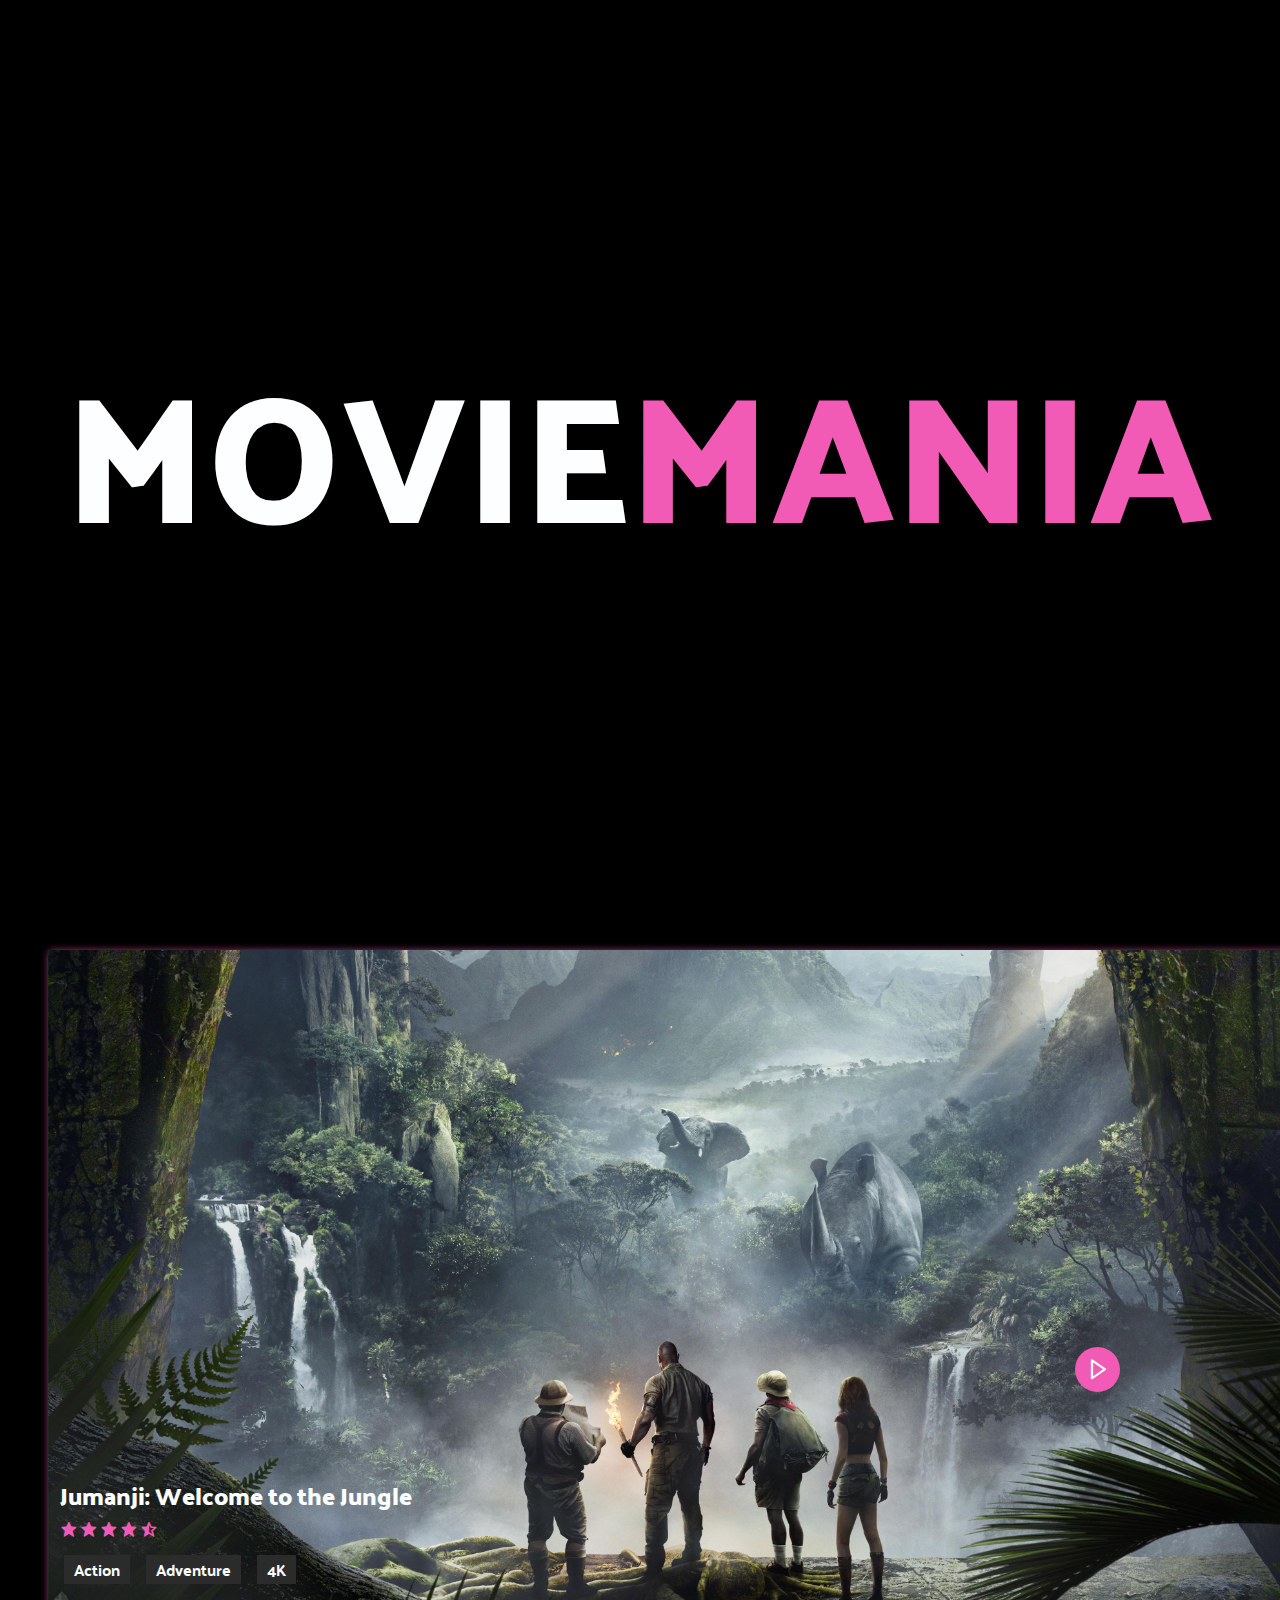
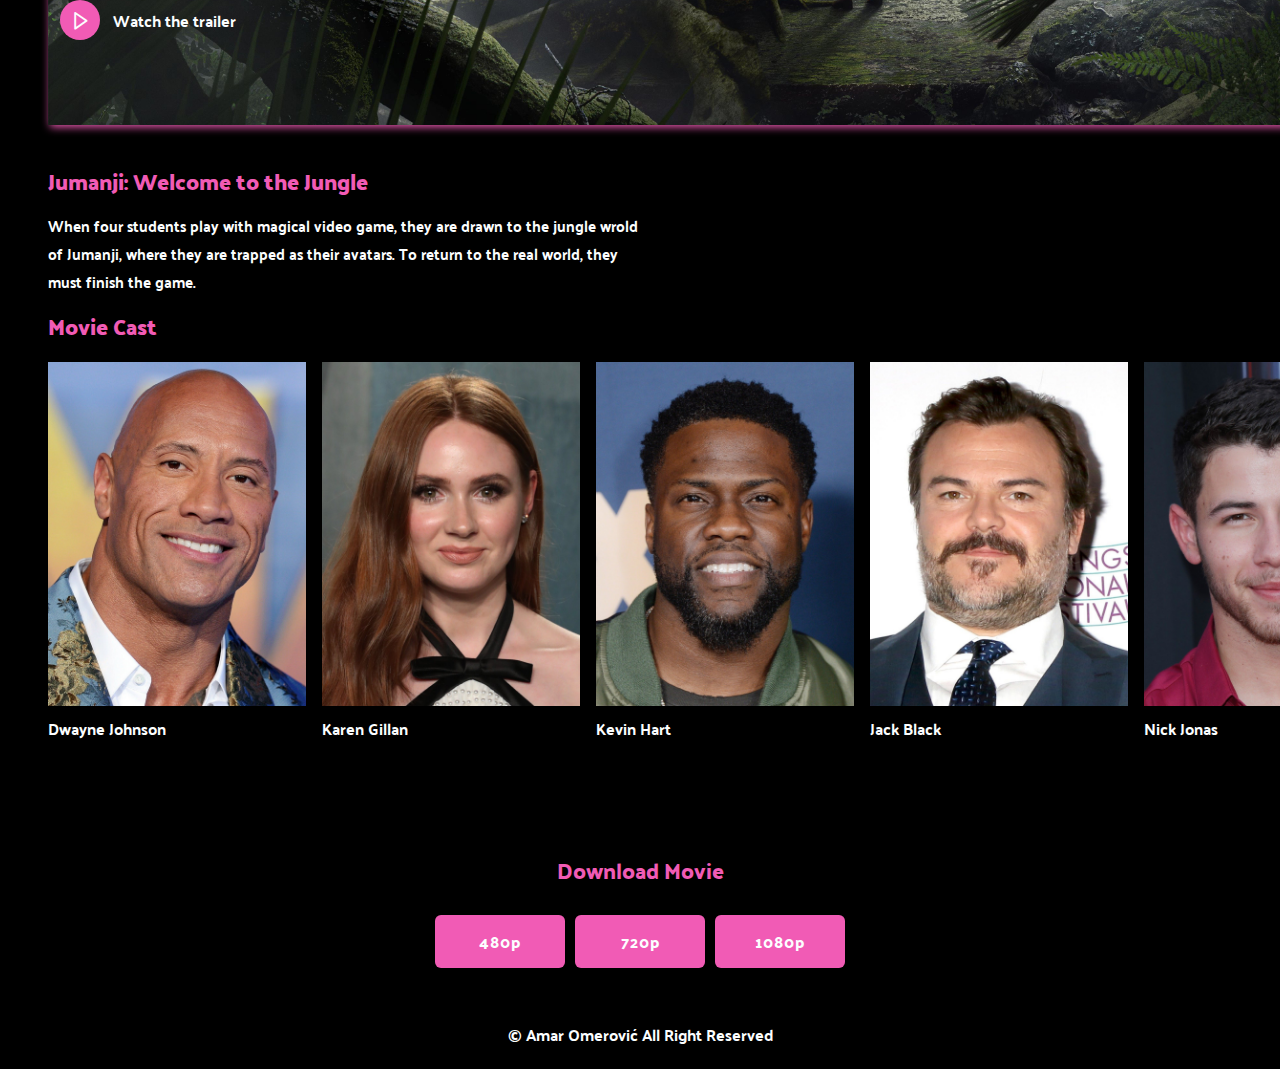
==== play_page.html @ 4b2f0aba "add play page" ====
<!DOCTYPE html>
<html lang="en">
    <head>
        <meta charset="UTF-8">
        <meta http-equiv="X-UA-Compatible" content="IE=edge">
        <meta name="viewport" content="width=device-width, initial-scale=1.0">
        <title>Jumanji: Welcome to the Jungle</title>
        <link rel="stylesheet" href="/css/style.css">
        <link rel="shortcut icon" href="img/fav-icon.svg">
        <link href='https://unpkg.com/boxicons@2.1.4/css/boxicons.min.css' rel='stylesheet'>
        <link rel="stylesheet" href="https://cdnjs.cloudflare.com/ajax/libs/animate.css/4.1.1/animate.min.css"/>
    </head>
    <body>


        <div id="float" class="my-splash ">
            <div class="wrapper">
                <div class="splash-text">
                    Movie<span>Mania</span>
                </div>
            </div>
        </div>



        <header class="header">
            <div class="nav container">
                <a href="index.html" class="logo">
                    Movie<span>Mania</span>
                </a>
                <div class="search-box">
                    <input type="search" name="" id="search-input" placeholder="Search movie">
                    <i class='bx bx-search-alt-2'></i>
                </div>
                <a href="#" class="user">
                    <img src="img/user.jpg" alt="" class="user-img">
                </a>
                <div class="navbar">
                    <a href="index.html" class="nav-link nav-active">
                        <i class='bx bx-home'></i>
                        <span class="nav-link-title">Home</span>
                    </a>
                    <a href="#home" class="nav-link nav-active">
                        <i class='bx bxs-hot'></i>
                        <span class="nav-link-title">Trending</span>
                    </a>
                    <a href="#home" class="nav-link nav-active">
                        <i class='bx bx-compass'></i>
                        <span class="nav-link-title">Explore</span>
                    </a>
                    <a href="#home" class="nav-link nav-active">
                        <i class='bx bx-tv'></i>
                        <span class="nav-link-title">Movies</span>
                    </a>
                    <a href="#home" class="nav-link nav-active">
                        <i class='bx bx-heart'></i>
                        <span class="nav-link-title">Favourites</span>
                    </a>
                </div>
            </div>
        </header>

        <div class="play-container container">
            <img src="play_page/play-background.jpg" alt="" class="play-image">
            <div class="play-text">
                <h2>Jumanji: Welcome to the Jungle</h2>
                <div class="rating">
                    <i class='bx bxs-star'></i>
                    <i class='bx bxs-star'></i>
                    <i class='bx bxs-star'></i>
                    <i class='bx bxs-star'></i>
                    <i class='bx bxs-star-half'></i>
                </div>
                <div class="tags">
                    <span>Action</span>
                    <span>Adventure</span>
                    <span>4K</span>
                </div>
                <a href="#" class="home-watch-btn">
                    <i class='bx bx-right-arrow' ></i>
                    <span>Watch the trailer</span>
                </a>

            </div>

            <i class='bx bx-right-arrow play-movie'></i>

            <div class="video-container">
                <div class="video-box">
                    <video id="myvideo" src="/play_page/Jumanji.mp4" controls></video>
                    <i class='bx bx-x close-video'></i>
                </div>
            </div>
        </div>

        <div class="about-movie container">
            <h2>Jumanji: Welcome to the Jungle</h2>
            <p>When four students play with magical video game, they are drawn to the jungle wrold of Jumanji, where they are trapped as their avatars. To return to the real world, they must finish the game.</p>
            <h2 class="cast-heading">Movie Cast</h2>
            <div class="cast">
                <div class="my-cast-box">
                    <img src="/play_page/cast1.jpg" alt="" class="cast-image">
                    <span class="cast-title">Dwayne Johnson</span>
                </div>
                <div class="cast-box">
                    <img src="/play_page/cast2.jpg" alt="" class="cast-image">
                    <span class="cast-title">Karen Gillan</span>
                </div>
                <div class="cast-box">
                    <img src="/play_page/cast3.jpg" alt="" class="cast-image">
                    <span class="cast-title">Kevin Hart</span>
                </div>
                <div class="cast-box">
                    <img src="/play_page/cast4.jpg" alt="" class="cast-image">
                    <span class="cast-title">Jack Black</span>
                </div>
                <div class="cast-box">
                    <img src="/play_page/cast5.jpg" alt="" class="cast-image">
                    <span class="cast-title">Nick Jonas</span>
                </div>
                <div class="cast-box">
                    <img src="/play_page/cast6.jpg" alt="" class="cast-image">
                    <span class="cast-title">Madison Iseman</span>
                </div>
            </div>
        </div>

        <div class="download">
            <h2 class="download-title">Download Movie</h2>
            <div class="download-links">
                <a href="/play_page/Jumanji.mp4" download>480p</a>
                <a href="/play_page/Jumanji.mp4" download>720p</a>
                <a href="/play_page/Jumanji.mp4" download>1080p</a>
            </div>
        </div>

        <div class="copyright">
            <p>&#169 Amar Omerović All Right Reserved</p>
        </div>


        <script src="/js/swiper-bundle.min.js"></script>
        <script src="/js/main.js"></script>
    </body>
</html>
---- css/style.css ----
@import url('https://fonts.googleapis.com/css2?family=Palanquin+Dark:wght@400;500;600;700&display=swap');

* {
    font-family: 'Palanquin Dark', sans-serif;
    margin: 0;
    padding: 0;
    scroll-behavior: smooth;
    box-sizing: border-box;
    scroll-padding-top: 2rem;
    caret-color: transparent;
    overflow-y: visible;
}

:root {
    --main-color: var(--pink);
    --hover-color: white;
    --body-color: #000000;
    --container-color: #2b2b2b;
    --text-color: #fcfeff;

    --pink: #f15bb5;
}


.my-splash {
    display: flex;
    position: fixed;
    top: 0;
    left: 0;
    width: 100%;
    height: 100vh;
    z-index: 200;
    color: white;
    line-height: 90vh;    
    text-transform: uppercase;
    justify-content: center;
    align-items: center;
    
}

.my-splash img {
    width: 125px;
    height: 125px;
    height: max-content;
    margin-top: 32px;
    margin-left: 100px;
    color: transparent;
    filter: drop-shadow(1px 1px 4px white);
    transform: scaleY(1.03);
    transform-origin: top;
}


#float {
    position: relative;
    -webkit-animation: floatBubble 3s 1 1s normal ease-out;
    animation: floatBubble 3s 1 1s normal ease-in-out;
}

@-webkit-keyframes floatBubble {
    0% {
        top: 0px;
    }
    100% {
        top: -1000px;
    }
}
@keyframes floatBubble {
    0% {
        top: 0px;
    }100% {
        top: -1000px;
    }
}

.wrapper {
    display: grid;
    grid-template-areas: 'overlap';
    place-content: center;
    text-transform: uppercase;
    height: 100vh;
    width: max-content;
}

.wrapper > div {
    background-clip: text;  
    -webkit-background-clip: text;
    color: var(--text-color);
    font-size: 180px;
    grid-area: overlap;
    letter-spacing: 1px;
    -webkit-text-stroke: 4px transparent;
}

.splash-text {
    font-size: 1.4rem;
    color: var(--text-color);
    font-weight: 600;
    text-transform: uppercase;
    margin: 0 auto 0 0;
}

.splash-text span {
    color: var(--main-color);
}

a {
    text-decoration: none;
}

li {
    list-style: none;
}

section {
    padding: 3rem;
}

img {
    width: 100%;
}

.bx {
    cursor: pointer;
}

body {
    overflow: hidden;
    -webkit-font-smoothing: antialiased;
    scrollbar-width: none;
    -ms-overflow-style: none;
    background: var(--body-color);
    color: var(--text-color);
}

.container {
    max-width: 1690px;
    margin: auto;
    width: 100%;
}

header {
    position: fixed;
    top: 0;
    left: 0;
    right: 0;
    width: 100%;
    background: var(--body-color);
    z-index: 100;
    opacity: 0;
}

.nav {
    display: flex;
    align-items: center;
    justify-content: center;
    padding: 20px 0;
}

.logo {
    font-size: 1.4rem;
    color: var(--text-color);
    font-weight: 600;
    text-transform: uppercase;
    margin: 0 auto 0 0;
    animation: fadeInLeftBig;
    animation-duration: 2s;
    animation-delay: 2000ms;
    font-size: 2rem;
}

.logo span {
    color: var(--main-color);
}

.search-box {
    max-width: 240px;
    width: 100%;
    display: flex;
    align-items: center;
    column-gap: 1rem;
    padding: 8px 15px;
    background-color: var(--container-color);
    border-radius: 4rem;
    margin-right: 1rem;
    animation: fadeInLeftBig;
    animation-duration: 2s;
    animation-delay: 2000ms;
}

.search-box .bx  {
    font-style: 1.1rem;
}

.search-box .bx:hover  {
    color: var(--main-color);
}

#search-input {
    width: 100%;
    border: none;
    outline: none;
    color: var(--text-color);
    background: transparent;
    font-size: 1rem;
}

input[type="search"]::-webkit-search-cancel-button {
    -webkit-appearance: none;
    display: inline-block;
    width: 10px;
    height: 10px;
    margin-left: 10px;
    background:
      linear-gradient(45deg, rgba(255, 255, 255, 0) 0%,rgba(255, 255, 255, 0) 43%,rgb(255, 255, 255) 45%,rgb(255, 255, 255) 55%,rgba(255, 255, 255, 0) 57%,rgba(255, 255, 255, 0) 100%),
      linear-gradient(135deg, transparent 0%,transparent 43%,rgb(255, 255, 255) 45%,rgb(255, 255, 255) 55%,transparent 57%,transparent 100%);
  }

  input[type="search"]::-webkit-search-cancel-button:hover {
    -webkit-appearance: none;
    display: inline-block;
    width: 10px;
    height: 10px;
    margin-left: 10px;
    background:
      linear-gradient(45deg, rgba(241, 91, 181, 0) 0%,rgba(241, 91, 181, 0) 43%,rgb(241, 91, 181) 45%,rgb(241, 91, 181) 55%,rgba(241, 91, 181, 0) 57%,rgba(241, 91, 181, 0) 100%),
      linear-gradient(135deg, transparent 0%,transparent 43%,rgb(241, 91, 181) 45%,rgb(241, 91, 181) 55%,transparent 57%,transparent 100%);
  }
  


.user {
    display: flex;
    animation: fadeInLeftBig;
    animation-duration: 2s;
    animation-delay: 2000ms;
}

.user-img {
    width: 40px;
    height: 40px;
    border-radius: 50%;
    object-fit: cover;
}

.navbar {
    position: fixed;
    top: 50%;
    transform: translateY(-50%);
    left: 18px;
    display: flex;
    flex-direction: column;
    row-gap: 2.1rem;
}

.nav-link {
    display: flex;
    flex-direction: column;
    align-items: center;
    color: white;
    animation: backInUp;
    animation-duration: 2s;
    animation-delay: 2000ms;

}

.nav-link:hover {
    color: var(--pink);
    transition: .3s all linear;
    transform: scale(1.1);
}

.nav-link .bx {
    font-size: 1.6rem;
}

.nav-link-title {
    font-size: 1rem;
}

.home {
    position: relative;
    min-height: 700px;
    display: flex;
    align-items: center;
    margin-top: 5rem !important;
    border-radius: 0.5rem;
    animation: fadeInLeftBig;
    animation-duration: 2s;
    animation-delay: 2000ms;
}

.home-image {
    position: absolute;
    margin-top: 15px;
    width: 96.78%;
    height: 93%;
    z-index: -1;
    object-fit: cover;
    border-radius: 10px;
    -webkit-filter: drop-shadow(2px 2px 3px var(--pink));
    filter: drop-shadow(2px 2px 4px var(--pink));

}
.home-text {
    padding-left: 40px;
}

.home-title {
    font-size: 2rem;
    font-weight: 600;   
}

.home-text p {
    font-size: 0.938rem;
    margin: 10px 0 20px;
    color: var(--main-color);
}

.home-watch-btn {
    display: flex;
    align-items: center;
    column-gap: 0.8rem;
    color: var(--text-color);
}

.home-watch-btn .bx {
    font-size: 21px;
    background-color: var(--main-color);
    width: 40px;
    height: 40px;
    border-radius: 50%;
    display: flex;
    align-items: center;
    justify-content: center;
}

.home-watch-btn .bx:hover {
    background: var(--hover-color);
    color: var(--main-color);
}

.home-watch-btn span {
    font-size: 1rem;
    font-weight: 400;
}

.heading {
    display: flex;
    align-items: center;
    justify-content: space-between;
    background: var(--container-color);
    padding: 8px 14px;
    border: 1px solid hsl(200 100% 99 / 5%);
    margin-bottom: 2rem;
    border-radius: 4px;
    animation: backInUp;
    animation-duration: 2s;
    animation-delay: 2000ms;
}

.heading-title {
    font-size: 1.2rem;
    font-weight: 500;
}

.movie-box {
    position: relative;
    width: 100%;
    height: 600px;
    overflow: hidden;
    border-radius: 10px;
    animation: bounceIn;
    animation-duration: 3s;
    animation-delay: 2000ms;
}

.movie-box-image {
    width: 100%;
    height: 100%;
    object-fit: cover;
}

.movie-box .box-text {
    position: absolute;
    bottom: 0;
    left: 0;
    width: 100%;
    height: 100%;
    display: flex;
    flex-direction: column;
    justify-content: flex-end;
    padding: 14px;
    background: linear-gradient(8deg, hsl(240 17% 14% / 74%) 14%, hsl(240 17% 14% / 14%) 44%);
    overflow: hidden;
}

.movie-title {
    font-size: 1.5rem;
    font-weight: 500;
}

.movie-type {
    font-size: 1rem;
    font-weight: 300;
}

.play-button {
    position: absolute;
    bottom: 0.8rem;
    right: 0.8rem;
}

.swiper-button {
    display: flex;
}


.swiper-wrapper .movie-box:hover .movie-box-image {
    transform: scale(1.1);
    transition: .5s;
}


.swiper-button-next,
.swiper-button-prev {
    position: static !important;
    margin: 0 0 0 10px !important;
}

.swiper-button-next::after,
.swiper-button-prev::after {
    color: var(--text-color);
    font-size: 18px !important;
    font-weight: 700;
}


.movies .heading {
    padding: 10px 14px;
}

.movies-content {
    display: grid;
    grid-template-columns: repeat(auto-fit, minmax(300px, 1fr));
    gap: 1.5rem;
}

.movies-content .movie-box:hover .movie-box-image {
    transform: scale(1.1);
    transition: .5s;
}

.next-page {
    display: flex;
    align-items: center;
    justify-content: center;
    margin-top: 2.5rem;
    margin-bottom: 1rem;
}

.next-button {
    background: var(--pink);
    padding: 12px 20px;
    color: var(--text-color);
    font-weight: 500;
    border-radius: 6px;
    animation: bounceIn;
    animation-duration: 3s;
    animation-delay: 2000ms;
}

.next-button:hover {
    background: var(--hover-color);
    color: var(--pink);
    transition: .3s all linear;
}

.copyright {
    text-align: center;
    padding: 20px;
    animation: bounceIn;
    animation-duration: 3s;
    animation-delay: 2000ms;
}

.play-container {
    position: relative;
    min-height: 700px;
    display: flex;
    align-items: center;
    margin-top: 5rem !important;
    border-radius: 0.5rem;
    animation: fadeInLeftBig;
    animation-duration: 2s;
    animation-delay: 2000ms;
    padding: 3rem;
}


.play-image {
    position: absolute;
    margin-top: 15px;
    width: 96.78%;
    height: 93%;
    z-index: -1;
    object-fit: cover;
    border-radius: 10px;
    -webkit-filter: drop-shadow(2px 2px 3px var(--pink));
    filter: drop-shadow(2px 2px 4px var(--pink));
}

.play-text {
    position: absolute;
    bottom: 0;
    left: 0;
    width: 100%;
    height: 100%;
    display: flex;
    flex-direction: column;
    justify-content: flex-end;
    padding: 40px 60px;
}

.play-text h2 {
    font-size: 1.5rem;
    font-weight: 600;
}

.rating {
    display: flex;
    align-items: center;
    column-gap: 2px;
    font-size: 1.1rem;
    color: var(--main-color);
    margin-top: 4px;
}

.tags {
    display: flex;
    align-items: center;
    column-gap: 8px;
    margin: 1rem 0;
}

.tags span {
    background-color: var(--container-color);
    padding: 0px 10px;
    margin: 0 4px;
}

.play-movie {
    position: absolute;
    bottom: 18rem;
    right: 10rem;
    display: flex !important;
    align-items: center;
    justify-content: center;
    width: 45px;
    height: 45px;
    border-radius: 50%;
    background: var(--main-color);
    font-size: 24px;
    animation: animate 2s linear infinite;
}

@keyframes animate {
    0% {
        box-shadow: 0 0 0 0 rgb(241, 91, 181, 0.3);
    } 40% {
        box-shadow: 0 0 0 30px rgb(241, 91, 181, 0.1);
    } 80% {
        box-shadow: 0 0 0 30px rgb(241, 91, 181, 0.3);
    } 100% {
        box-shadow: 0 0 0 rgb(241, 91, 181, 0.1);
    }
    
}


.video-container {
    position: fixed;
    top: 0;
    left: 0;
    display: none;
    align-items: center;
    justify-content: center;
    width: 100%;
    height: 100vh;
    background: hsl(234 10% 20%) / 60%;
    z-index: 400;
}

.video-container.show-video {
    display: flex;
}

.video-box {
    position: relative;
    width: 82%;
}

.video-box #myvideo {
    width: 100%;
    aspect-ratio: 16/9;
}

.close-video {
    position: absolute;
    right: 0;
    font-size: 40px;
    color: var(--main-color);
}

.about-movie {
    margin-top: 2rem;
    padding: 3rem;
    animation: fadeInLeftBig;
    animation-duration: 2s;
    animation-delay: 2000ms;
}

.about-movie h2 {
    font-size: 1.4rem;
    font-weight: 600;
    color: var(--main-color);
}

.about-movie p {
    max-width: 600px;
    font-size: 0.938rem;
    margin: 10px 0;
}

.cast-heading {
    font-size: 1.2rem;
    font-weight: 600;
    margin-bottom: 1rem;
    color: var(--main-color);
}

.cast {
    display: flex;
    grid-template-columns: repeat(auto-fit, minmax(150px, 150px));
    gap: 1rem;
}

.cast-image {
    width: 258px;
    height: fit-content;
    border-radius: 10px;
    animation: bounceIn;
    animation-duration: 3s;
    animation-delay: 2000ms;
}

.cast-image:hover {
    transform: scale(1.03);
    transition: .5s;
}


.download {
    max-width: 800px;
    width: 1005;
    margin: auto;
    display: grid;
    justify-content: center;
    margin-top: 2rem;
}

.download-title {
    text-align: center;
    font-size: 1.4rem;
    font-weight: 500;
    margin: 1.6rem 0;
    color: var(--main-color);
}

.download-links {
    display: grid;
    grid-template-columns: repeat(3, 1fr);
    gap: 10px;
    margin-bottom: 2rem;
}

.download-links a{
    text-align: center;
    background-color: var(--main-color);
    padding: 12px 40px;
    color: var(--text-color);
    letter-spacing: 1px;
    font-weight: 500;
    border-radius: 6px;
    animation: bounceIn;
    animation-duration: 3s;
    animation-delay: 2000ms;
}

.download-links a:hover{
    background: var(--hover-color);
    color: var(--pink);
    transition: .3s all linear;
}
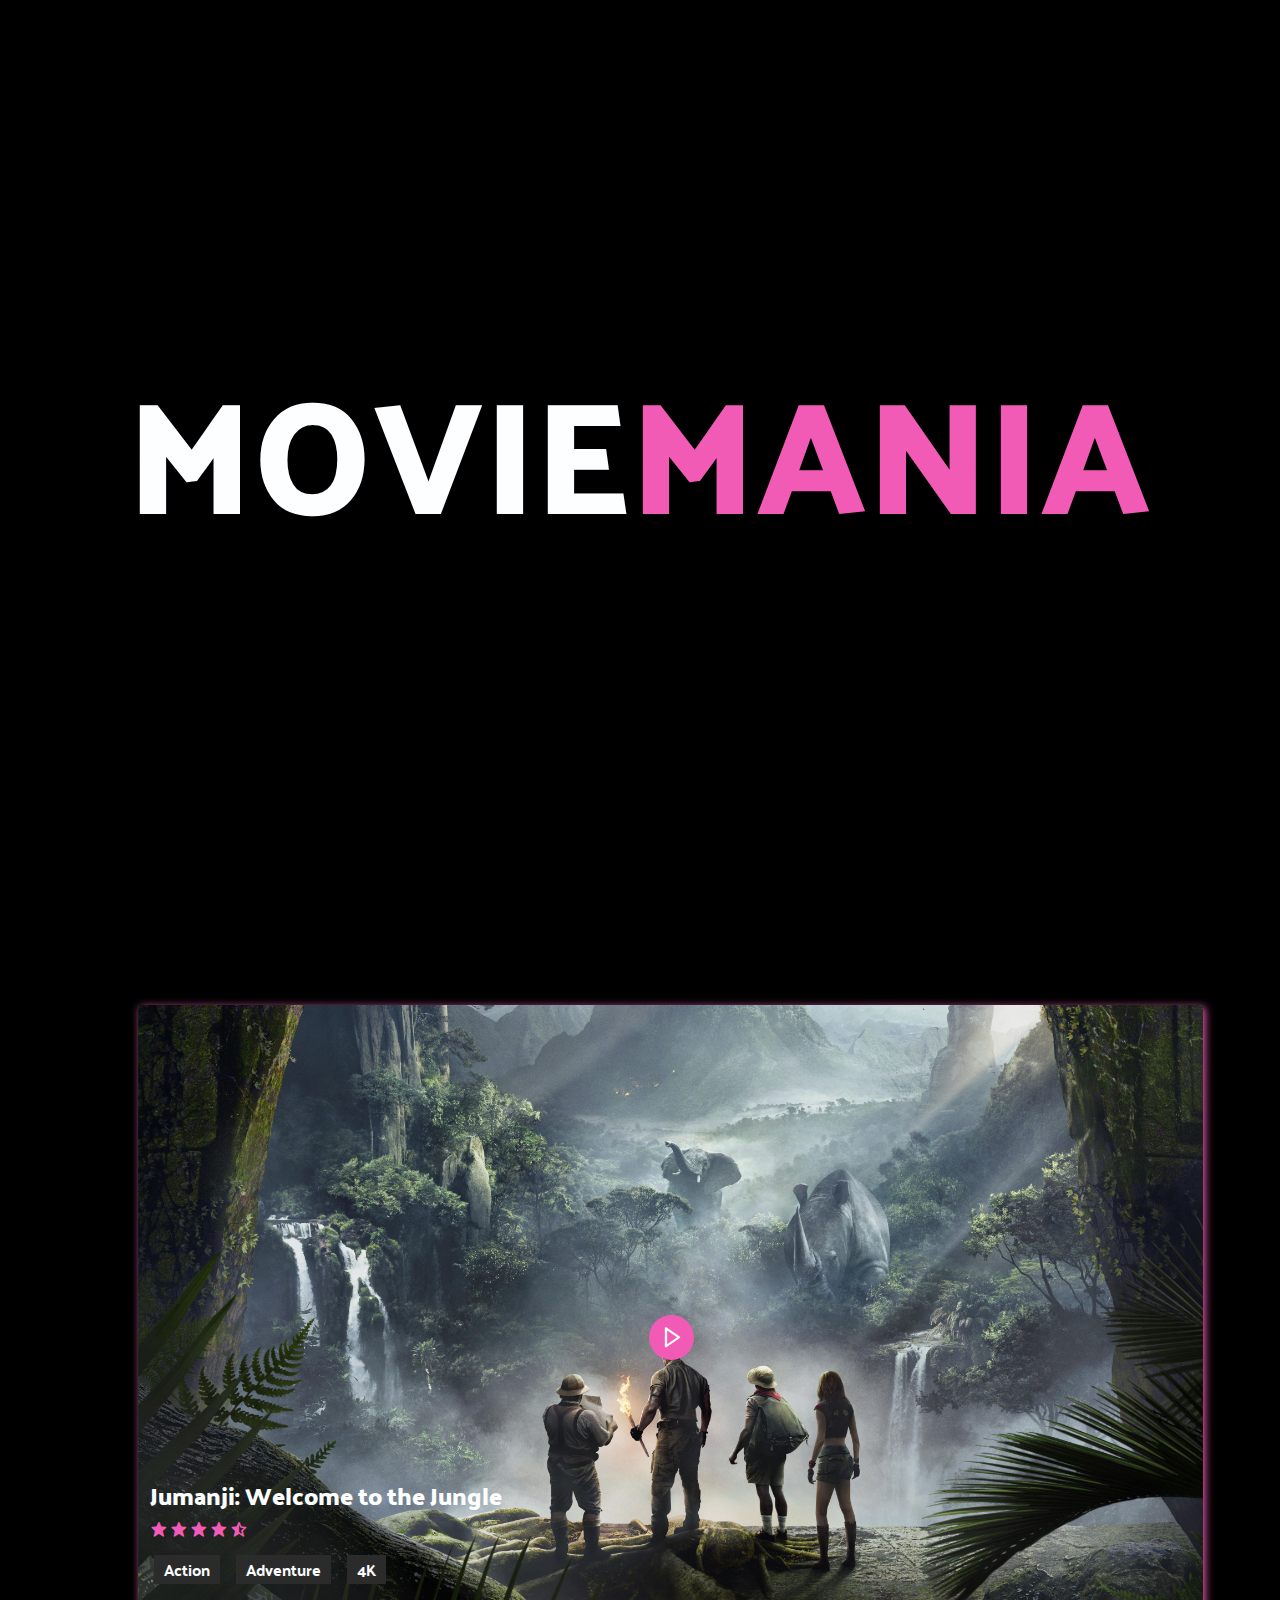
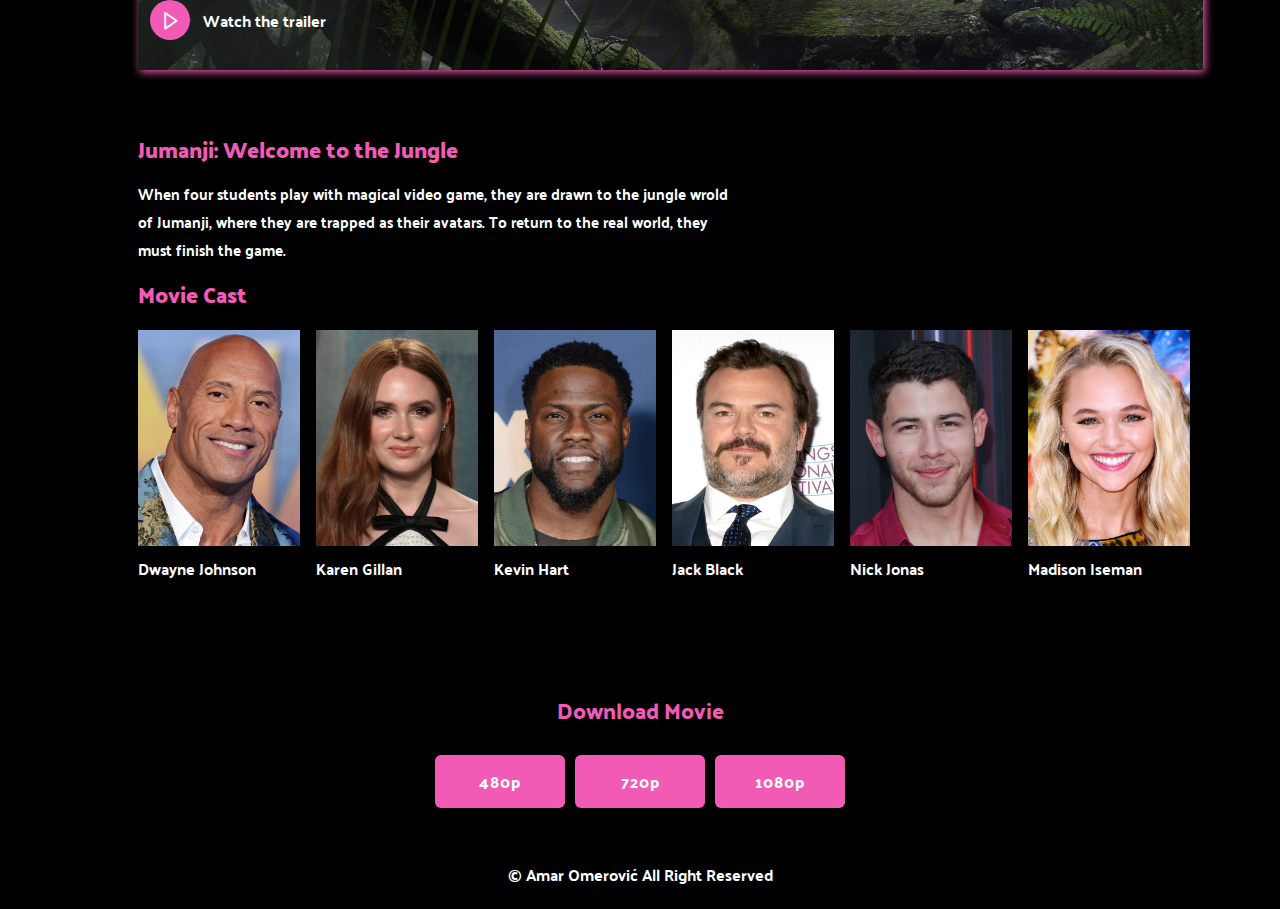
==== commit b424853b: "add media querys and make it responsive" ====
--- a/play_page.html
+++ b/play_page.html
@@ -10,7 +10,7 @@
         <link href='https://unpkg.com/boxicons@2.1.4/css/boxicons.min.css' rel='stylesheet'>
         <link rel="stylesheet" href="https://cdnjs.cloudflare.com/ajax/libs/animate.css/4.1.1/animate.min.css"/>
     </head>
-    <body>
+    <body class="everything">
 
 
         <div id="float" class="my-splash ">
--- a/css/style.css
+++ b/css/style.css
@@ -104,6 +104,20 @@
     color: var(--main-color);
 }
 
+html::-webkit-scrollbar {
+    width: 0.3rem;
+    background: transparent;
+}
+
+html::-webkit-scrollbar-thumb {
+    background-color: var(--main-color);
+}
+
+::selection {
+    background: var(--main-color);
+    color: var(--text-color);
+}
+
 a {
     text-decoration: none;
 }
@@ -189,7 +203,7 @@
 }
 
 .search-box .bx  {
-    font-style: 1.1rem;
+    font-size: 1.1rem;
 }
 
 .search-box .bx:hover  {
@@ -550,9 +564,10 @@
 }
 
 .play-movie {
+    bottom: 20rem;
+    right: 50rem;
     position: absolute;
-    bottom: 18rem;
-    right: 10rem;
+    text-align: center;
     display: flex !important;
     align-items: center;
     justify-content: center;
@@ -613,12 +628,13 @@
 }
 
 .about-movie {
-    margin-top: 2rem;
     padding: 3rem;
     animation: fadeInLeftBig;
     animation-duration: 2s;
     animation-delay: 2000ms;
-}
+    margin-bottom: 2rem;
+}
+
 
 .about-movie h2 {
     font-size: 1.4rem;
@@ -697,8 +713,593 @@
     animation-delay: 2000ms;
 }
 
+@media (max-width: 1900px) {
+    .cast-image {
+        width: 237px;
+    }
+}
+
 .download-links a:hover{
     background: var(--hover-color);
     color: var(--pink);
     transition: .3s all linear;
 }
+
+@media (max-width: 1850px) {
+    .container {
+        max-width: 1550px;
+        margin: auto;
+        width: 100%;
+    }
+
+    .play-movie {
+        right: 47rem;
+    }
+}
+
+@media (max-width: 1750px) {
+    .container {
+        max-width: 1500px;
+        margin: auto;
+        width: 100%;
+    }
+
+    .cast-image {
+        width: 228px;
+    }
+
+    .play-movie {
+        right: 45rem;
+    }
+}
+
+
+@media (max-width: 1650px) {
+    .container {
+        max-width: 1400px;
+        margin: auto;
+        width: 100%;
+    }
+
+    .home {
+        min-height: 540px;
+    }
+
+    .cast-image {
+        width: 212px;
+    }
+
+    .play-movie {
+        right: 40rem;
+    }
+}
+
+@media (max-width: 1550px) {
+    .container {
+        max-width: 1300px;
+        margin: auto;
+        width: 100%;
+    }
+
+    .movie-box {
+        height: 440px;
+    }
+    
+    .movies-content {
+        grid-template-columns: repeat(auto-fit, minmax(214 1fr));
+    }
+
+    .cast-image {
+        width: 195px;
+    }
+
+    .play-movie {
+        right: 37rem;
+    }
+}
+
+@media (max-width: 1450px) {
+    .container {
+        max-width: 1200px;
+        margin: auto;
+        width: 100%;
+    }
+
+    .cast-image {
+        width: 179px;
+    }
+
+    .play-movie {
+        right: 34rem;
+    }
+}
+
+@media (max-width: 1350px) {
+    .container {
+        max-width: 1100px;
+        margin: auto;
+        width: 100%;
+    }
+    
+    .wrapper > div {
+        font-size: 160px;
+    }
+
+    .cast-image {
+        width: 162px;
+    }
+
+    .play-movie {
+        right: 31rem;
+    }
+}
+
+@media (max-width: 1250px) {
+    .container {
+        max-width: 1000px;
+        margin: auto;
+        width: 100%;
+    }
+
+    .movie-box {
+        height: 300px;
+    }
+    
+    .movies-content {
+        grid-template-columns: repeat(auto-fit, minmax(214 1fr));
+    }
+
+    .home {
+        min-height: 500px;
+    }
+
+    .movie-box .movie-box-image {
+        height: 580px;
+        grid-template-columns: repeat(auto-fit, minmax(214 1fr));
+    }  
+
+
+    .cast-image {
+        width: 145px;
+    }
+
+    .play-movie {
+        right: 28.5rem;
+    }
+}
+
+
+@media (max-width: 1170px) {
+
+    .navbar {
+        bottom: 0;
+        left: 0;
+        right: 0;
+        top: auto;
+        transform: translateY(0);
+        flex-direction: row;
+        justify-content: space-around;
+        row-gap: 1px;
+        padding: 10px;
+        border-top: 1px solid hsl(200 100% 99% / 5%);
+        background: linear-gradient(8deg, hsl(240 17% 14% / 100%) 5%, hsl(240 17% 14% / 90%) 100%);
+    }
+
+    .about-movie {
+        padding: 0rem;
+    }
+
+
+    
+    .play-container {
+        margin-bottom: 2rem;
+        padding: 1rem;
+    }
+
+    .wrapper > div {
+        font-size: 120px;
+    }
+
+    .everything {
+        margin-bottom: 5rem;
+     }
+
+    section {
+        padding: 1rem;
+    }
+
+    .nav-link .bx {
+        font-size: 1.5rem;
+        margin-bottom: 1rem;
+    }
+
+    .play-movie {
+        right: 29.5rem;
+    }
+}
+
+@media (max-width: 1070px) {
+    .container {
+        max-width: 900px;
+        margin: auto;
+        width: 100%;
+    }
+
+    .home {
+        min-height: 400px;
+        margin-top: 6rem !important;
+    }
+
+    .cast-image {
+        width: 128px;
+    }
+
+    .play-container {
+        margin-bottom: 2rem;
+    }
+
+    .play-movie {
+        right: 26.5rem;
+    }
+}
+
+@media (max-width: 991px) {
+
+    .container {
+        max-width: 800px;
+        margin: auto;
+        width: 100%;
+        margin-bottom: 2rem;
+    }
+
+    .home {
+        min-height: 400px;
+        margin-top: 7rem !important;
+    }
+
+
+    .play-image {
+        margin-top: 40px;
+    }
+
+    section {
+        padding: 0.7rem;
+    }
+
+    .movie-box {
+        height: 300px;
+    }
+    
+    .movies-content {
+        grid-template-columns: repeat(auto-fit, minmax(200 1fr));
+    }
+
+
+    .cast-image {
+        width: 112px;
+    }
+    
+    .cast-title {
+        font-size: .8rem;
+    }
+
+    .play-movie {
+        right: 23.5rem;
+    }
+}
+
+@media (max-width: 890px) {
+
+    .container {
+        max-width: 700px;
+        margin: auto;
+        width: 100%;
+        margin-bottom: 2rem;
+    }
+    
+    .nav {
+        padding: 14px 0;
+    }
+
+    .home-text {
+        padding-left: 25px;
+    }
+
+    .home-title {
+        font-size: 1.6rem;
+    }
+
+    .home-watch-btn span {
+        font-size: 0.9rem;
+    }
+
+    .movie-title {
+        font-size: 1rem;
+        font-weight: 500;
+        padding-right: 30px;
+    }
+
+
+    .play-movie {
+        right: 20.5rem;
+    }
+
+    .cast {
+        justify-content: center;
+    }
+
+    .wrapper > div {
+        font-size: 100px;
+    }
+
+    .cast-image {
+        width: 102px;
+    }
+}
+
+@media (max-width: 785px) {
+
+    .container {
+        max-width: 550px;
+        margin: auto;
+        width: 100%;
+        margin-bottom: 2rem;
+    }
+
+    .home {
+        min-height: 300px;
+    }
+
+    .movie-box-image {
+        width: 100%;
+        height: 100%;
+        object-fit: cover;
+    }
+
+    .movie-box .movie-box-image {
+        height: 670px;
+        grid-template-columns: repeat(auto-fit, minmax(214 1fr));
+    }  
+
+    .logo {
+        font-size: 1.8rem;
+    }
+
+    .wrapper > div {
+        font-size: 80px;
+    }
+
+    .cast-image {
+        width: 78px;
+    }
+
+    .cast-title {
+        font-size: .6rem;
+    }
+
+    .play-movie {
+        right: 15.5rem;
+    }
+
+    .play-container {
+        padding: 0.35rem;
+    }
+}
+
+@media (max-width: 645px) {
+
+    .container {
+        max-width: 500px;
+        margin: auto;
+        width: 100%;
+        margin-bottom: 2rem;
+    }
+
+
+    .movie-box-image {
+        width: 100%;
+        height: 100%;
+        object-fit: cover;
+    }
+
+
+    .search-box {
+        max-width: 200px;
+    }
+    
+    .search-box .bx  {
+        font-size: 1rem;
+    }
+
+    .logo {
+        font-size: 1.5rem;
+    }
+
+
+    .wrapper > div {
+        font-size: 70px;
+    }
+
+
+    .home-title {
+        font-size: 1.5rem;
+    }
+    
+    .home-text p {
+        font-size: 0.8rem;
+    }
+
+
+    .cast-image {
+        width: 70px;
+    }
+
+    .cast-title {
+        font-size: .5rem;
+    }
+
+    .play-movie {
+        right: 14.5rem;
+    }
+}
+
+@media (max-width: 570px) {
+
+    .container {
+        max-width: 450px;
+        margin: auto;
+        width: 100%;
+        margin-bottom: 2rem;
+    }
+
+    .home {
+        min-height: 250px;
+    }
+
+    .heading {
+        padding: 2px 14px;
+    }
+
+    .heading-title {
+        font-size: 1rem;
+    }
+
+    .play-text {
+        padding: 20px;
+    }
+
+    .play-movie {
+        right: 12.5rem;
+    }
+
+    .video-box {
+        position: relative;
+        width: 94%;
+    }
+
+    .cast-heading {
+        font-size: 1.1rem;
+    }
+
+    .cast-title {
+        font-size: 0.9rem;
+    }
+
+
+    .wrapper > div {
+        font-size: 50px;
+    }
+    
+
+    .cast {
+        display: grid;
+        grid-template-columns: 1fr 1fr;
+        gap: 10px;
+        text-align: center;
+        margin-bottom: 2rem;
+    }
+
+    .cast-image {
+        width: 140px;
+    }
+
+    .cast-title {
+        font-size: 1rem;
+    }
+    
+    .cast-title {
+        display: block;
+    }
+}
+
+
+
+@media (max-width: 480px) {
+
+    .container {
+        max-width: 400px;
+    }
+
+    * {
+        scroll-padding-top: 5rem;
+    }
+
+
+    .home {
+        min-height: 200px;
+        margin-top: 9rem !important;
+    }
+
+    .nav {
+        display: grid;
+        grid-template-columns: 1fr;
+        grid-template-rows: 1fr 1fr;
+        row-gap: 5px;
+    }
+
+    .search-box {
+        max-width: 100%;
+        width: 100%;
+        border-radius: 4px;
+        order: 3;
+        grid-column-start: 1;
+        grid-column-end: 3;
+    }
+
+    .movie-box {
+        height: 300px;
+    }
+
+    .play-movie {
+        right: 11rem;
+    }
+
+
+    .play-image {
+        margin-top: 100px;
+    }
+    
+}
+
+@media (max-width: 420px) {
+
+    .container {
+        max-width: 350px;
+    }
+
+    .user-img,
+    .home-watch-btn .bx {
+        width: 35px;
+        height: 35px;
+    }
+
+    .navbar {
+        justify-content: space-around;
+        padding: 8px 0;
+    }
+
+    .nav-link .bx {
+        font-size: 1.4rem;
+    }
+
+    .about-movie p {
+        text-align: justify;
+    }
+
+    .download-links {
+        display: grid;
+        grid-template-columns: 1fr;
+        gap: 10px;
+        margin-bottom: 2rem;
+    }
+
+    .wrapper > div {
+        font-size: 30px;
+    }
+
+    .play-movie {
+        right: 9.5rem;
+    }
+
+
+}